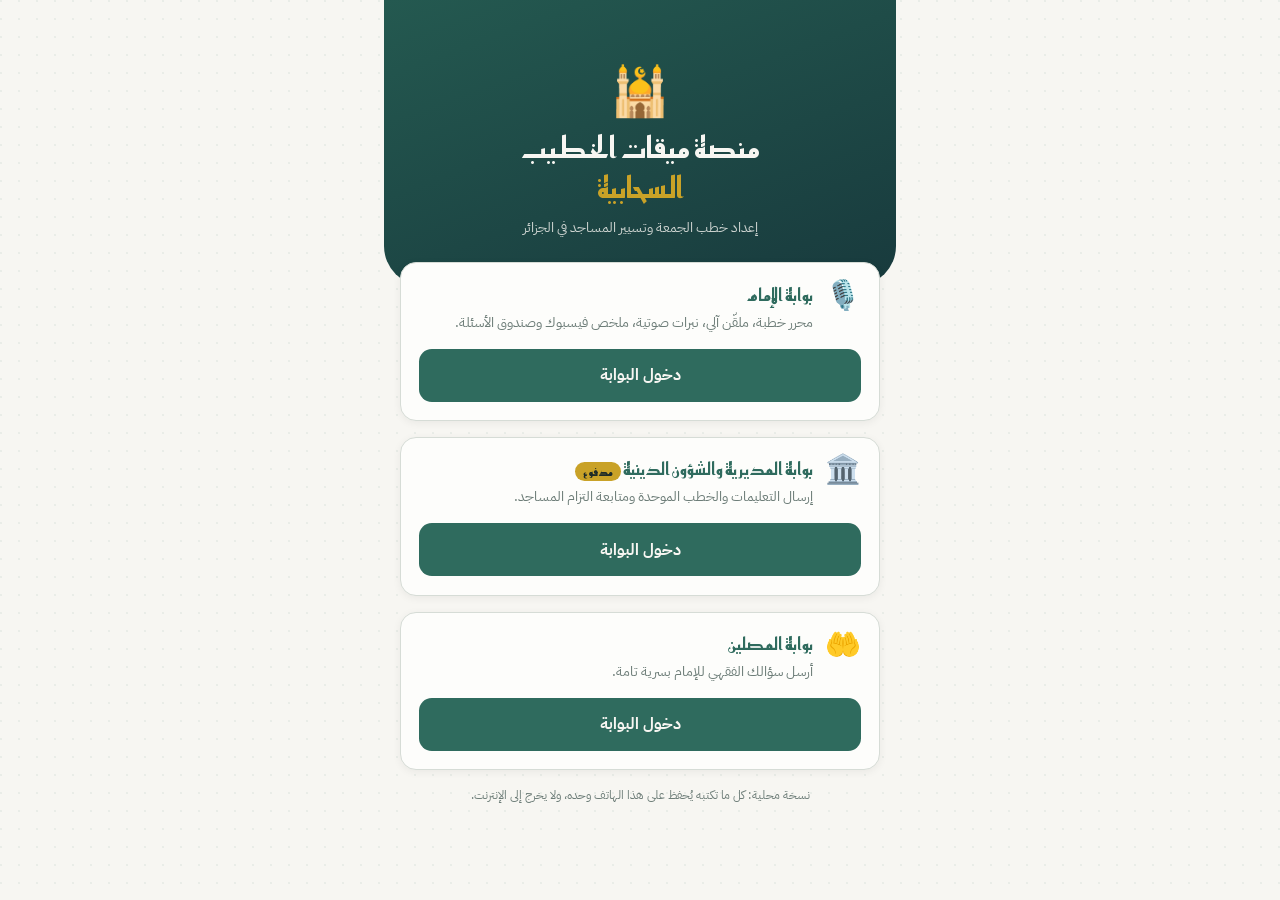
==== mikat-platform.html @ 1538b771 "Add files via upload" ====
<!doctype html>
<html lang="ar" dir="rtl">
<head>
<meta charset="utf-8">
<meta name="viewport" content="width=device-width, initial-scale=1, viewport-fit=cover">
<title>منصة ميقات الخطيب السحابية</title>
<meta name="description" content="منصة جزائرية لإعداد خطب الجمعة وتسيير المساجد: بوابة الإمام والمديرية والمصلين.">
<link rel="preconnect" href="https://fonts.googleapis.com">
<link rel="preconnect" href="https://fonts.gstatic.com" crossorigin>
<link href="https://fonts.googleapis.com/css2?family=IBM+Plex+Sans+Arabic:wght@400;500;600;700&family=Reem+Kufi:wght@500;700&display=swap" rel="stylesheet">
<style>
:root{
  --radius:0.9rem;
  --background:#f7f6f2; --foreground:#1e2b28; --card:#fdfdfb; --card-foreground:#1e2b28;
  --primary:#2f6b5e; --primary-foreground:#f7f6f2; --secondary:#e6ece8; --secondary-foreground:#2b4741;
  --muted:#e9eae5; --muted-foreground:#6d7d78; --accent:#c9a227; --accent-foreground:#1e2b28;
  --destructive:#b3352b; --border:#d6dcd6; --input:#d6dcd6; --ring:#2f6b5e;
  --gold:#c9a227; --strong:#c0392b; --soft:#2f6bd8;
  --prompter:#131c1a; --prompter-foreground:#f2efe6;
  --gradient-hero:linear-gradient(160deg,#245950,#183a3d);
}
*{box-sizing:border-box;-webkit-tap-highlight-color:transparent}
html,body{margin:0;padding:0}
body{background:var(--background);color:var(--foreground);font-family:"IBM Plex Sans Arabic",system-ui,sans-serif;
  background-image:radial-gradient(circle at 1px 1px,rgba(47,107,94,.07) 1px,transparent 0);background-size:18px 18px}
h1,h2,h3{font-family:"Reem Kufi","IBM Plex Sans Arabic",serif;margin:0}
a{color:inherit;text-decoration:none}
.wrap{max-width:32rem;margin:0 auto;min-height:100vh;padding-bottom:2rem}
.hero{background:var(--gradient-hero);border-bottom-left-radius:2.5rem;border-bottom-right-radius:2.5rem;padding:3.5rem 1.5rem 3rem;text-align:center;color:var(--primary-foreground)}
.hero h1{font-size:1.85rem;line-height:1.35}
.hero p{margin:.6rem 0 0;font-size:.85rem;opacity:.8}
.gold{color:var(--gold)}
.dim{color:var(--muted-foreground)}
.portals{margin-top:-1.5rem;padding:0 1rem;display:flex;flex-direction:column;gap:1rem}
.card{background:var(--card);border:1px solid var(--border);border-radius:1rem;padding:1.15rem;box-shadow:0 2px 8px rgba(0,0,0,.06);margin:0 1rem 1rem}
.portals .card{margin:0}
.row{display:flex;gap:.75rem;align-items:flex-start}
.icon{font-size:1.8rem;line-height:1}
.card h2{font-size:1.1rem;color:var(--primary)}
.paid{display:inline-block;background:var(--gold);color:var(--accent-foreground);font-size:.7rem;font-weight:700;padding:.1rem .5rem;border-radius:99px;vertical-align:middle}
.ct{font-size:1.02rem;color:var(--primary);margin-bottom:.7rem}
.btn{display:block;width:100%;border:0;border-radius:.8rem;padding:.8rem;font:inherit;font-weight:700;text-align:center;cursor:pointer}
.btn.big{padding:.9rem;font-size:1rem}
.btn.primary{background:var(--primary);color:var(--primary-foreground)}
.btn.gold{background:var(--gold);color:var(--accent-foreground)}
.btn:active{transform:scale(.98)}
.field{width:100%;border:1px solid var(--border);background:#fff;border-radius:.8rem;padding:.75rem;font:inherit}
.field.bold{font-weight:700}
.mini{flex:1;background:var(--muted);border:0;border-radius:.8rem;padding:.5rem;font:inherit;font-size:.85rem;font-weight:700;cursor:pointer}
.row2{display:flex;gap:.5rem;margin:.6rem 0}
.row3{display:flex;gap:.5rem;margin-bottom:.6rem}
.outline-strong{flex:1;background:#fff;border:2px solid var(--strong);color:var(--strong);border-radius:.8rem;padding:.5rem;font:inherit;font-size:.85rem;font-weight:700;cursor:pointer}
.outline-soft{flex:1;background:#fff;border:2px solid var(--soft);color:var(--soft);border-radius:.8rem;padding:.5rem;font:inherit;font-size:.85rem;font-weight:700;cursor:pointer}
.outline-primary{width:100%;background:#fff;border:2px solid var(--primary);color:var(--primary);border-radius:.8rem;padding:.55rem;font:inherit;font-weight:700;cursor:pointer}
.editor{min-height:14rem;border:1px solid var(--border);background:#fff;border-radius:.8rem;padding:.75rem;font-size:1.1rem;line-height:2;outline:none}
.editor:focus{box-shadow:0 0 0 2px var(--ring)}
.between{display:flex;justify-content:space-between;align-items:center;gap:.5rem;margin-top:.5rem;font-size:.85rem;color:var(--muted-foreground)}
.num{width:3.2rem;border:1px solid var(--border);border-radius:.5rem;padding:.15rem;text-align:center;font:inherit;background:#fff}
.link{width:100%;background:none;border:0;color:var(--muted-foreground);font:inherit;font-size:.85rem;padding:.5rem 0;cursor:pointer}
.tone-strong{color:var(--strong);font-weight:800}
.tone-soft{color:var(--soft);font-style:italic;font-weight:600}
.bar{display:flex;align-items:center;justify-content:space-between;gap:.5rem;padding:.8rem 1rem;position:sticky;top:0;background:var(--background);z-index:5;border-bottom:1px solid var(--border)}
.bar b{color:var(--primary)}
.bar a{font-size:.85rem;background:var(--muted);border-radius:99px;padding:.35rem .8rem}
.scrollbox{max-height:16rem;overflow-y:auto;display:flex;flex-direction:column;gap:.5rem}
.dbox{border:1px solid var(--gold);background:var(--secondary);border-radius:.8rem;padding:.7rem;font-size:.85rem}
.qbox{border:1px solid var(--border);border-radius:.8rem;padding:.7rem}
.qbox.done{opacity:.5}
.qbox .meta{font-size:.72rem;color:var(--muted-foreground)}
.qbox p{margin:.35rem 0}
.qbox button{background:none;border:0;color:var(--primary);font:inherit;font-size:.85rem;font-weight:700;cursor:pointer;padding:0}
.tabs{display:flex;gap:.5rem;overflow-x:auto;padding-bottom:.4rem;margin:0 -0.25rem .8rem}
.tab{flex:0 0 auto;border:0;border-radius:99px;padding:.4rem .8rem;font:inherit;font-size:.85rem;background:var(--muted);cursor:pointer}
.tab.on{background:var(--primary);color:var(--primary-foreground)}
.stat{display:grid;grid-template-columns:repeat(3,1fr);gap:.5rem;text-align:center;margin:0 1rem 1rem}
.stat div{background:var(--card);border:1px solid var(--border);border-radius:1rem;padding:.7rem}
.stat b{display:block;font-size:1.4rem;color:var(--primary)}
.stat span{font-size:.72rem;color:var(--muted-foreground)}
.paidbar{display:flex;justify-content:space-between;align-items:center;margin:0 1rem 1rem;background:var(--gold);color:var(--accent-foreground);border-radius:1rem;padding:.7rem;font-size:.85rem;font-weight:700}
.bar-track{height:.7rem;background:var(--muted);border-radius:99px;overflow:hidden}
.bar-fill{height:100%;border-radius:99px}
.blabel{display:flex;justify-content:space-between;font-size:.72rem;margin-bottom:.15rem}
/* prompter */
.prompter{position:fixed;inset:0;z-index:50;background:var(--prompter);color:var(--prompter-foreground);display:flex;flex-direction:column}
.prompter .tone-strong{color:#e8776a}
.prompter .tone-soft{color:#7fa8f0}
.pbar{display:flex;align-items:center;justify-content:space-between;gap:.5rem;padding:.7rem}
.pbtn{background:rgba(242,239,230,.15);color:inherit;border:0;border-radius:.6rem;padding:.5rem .8rem;font:inherit;font-size:.85rem;cursor:pointer}
.pbtn.gold{background:var(--gold);color:var(--accent-foreground);font-weight:700}
.pc{text-align:center}
.pc b{font-family:monospace;font-size:1.4rem;color:var(--gold)}
.pc b.warn{color:#e8776a}
.pc small{display:block;font-size:.7rem;opacity:.8}
.psliders{display:grid;grid-template-columns:auto 1fr;align-items:center;gap:.3rem .6rem;padding:0 1rem;font-size:.85rem}
.psliders input[type=range]{width:100%}
.pfit{margin:.5rem 1rem 0;width:calc(100% - 2rem)}
.pscroll{flex:1;overflow-y:auto;padding:40vh 1.5rem;line-height:2.2;font-size:2rem}
.note{margin:1rem;font-size:.75rem;color:var(--muted-foreground);text-align:center}
ol.steps{margin:0;padding-right:1.2rem;font-size:.85rem;display:flex;flex-direction:column;gap:.5rem}
</style>
</head>
<body>
<div id="app"></div>
<script>
const HUB="miqat_hub_v1", TK="miqat_tools_v1", EVT="miqat-hub-change";
const enc=o=>btoa(unescape(encodeURIComponent(JSON.stringify(o))));
const dec=s=>JSON.parse(decodeURIComponent(escape(atob(s))));
function seed(){const now=new Date().toISOString();return{
  questions:[{id:"s1",text:"هل تجوز صلاة تحية المسجد أثناء الخطبة؟",topic:"أحكام الصلاة",date:now,answered:false}],
  directives:[{id:"s1",title:"خطبة موحدة: فضل صلة الرحم",body:"يرجى من السادة الأئمة تخصيص خطبة هذه الجمعة لموضوع صلة الرحم مع عدم تجاوز 20 دقيقة.",date:now}],
  speech:null};}
function load(){try{const raw=localStorage.getItem(HUB);if(raw)return dec(raw)}catch(e){}const h=seed();try{localStorage.setItem(HUB,enc(h))}catch(e){}return h}
function write(p){const h={...load(),...p};try{localStorage.setItem(HUB,enc(h))}catch(e){}window.dispatchEvent(new Event(EVT))}
const getQuestions=()=>load().questions;
const saveQuestions=q=>write({questions:q});
const addQuestion=(t,tp)=>write({questions:[...load().questions,{id:Date.now().toString(),text:t,topic:tp,date:new Date().toISOString(),answered:false}]});
const getDirectives=()=>load().directives;
const addDirective=(t,b)=>write({directives:[{id:Date.now().toString(),title:t,body:b,date:new Date().toISOString()},...load().directives]});
const getSpeech=()=>load().speech;
const saveSpeech=s=>write({speech:s});
const defTools={library:[],duas:[],notes:"",points:"",checked:[],topic:"",minutes:15};
function getTools(){try{const r=localStorage.getItem(TK);if(r)return{...defTools,...dec(r)}}catch(e){}return{...defTools}}
function saveTools(p){try{localStorage.setItem(TK,enc({...getTools(),...p}))}catch(e){}}
function exportAll(){return JSON.stringify({hub:load(),tools:getTools()},null,2)}
function importAll(json){const d=JSON.parse(json);if(d.hub){localStorage.setItem(HUB,enc(d.hub));window.dispatchEvent(new Event(EVT))}if(d.tools)localStorage.setItem(TK,enc(d.tools))}
function subscribe(cb){const onS=e=>{if(e.key===HUB)cb()};window.addEventListener(EVT,cb);window.addEventListener("storage",onS);return()=>{window.removeEventListener(EVT,cb);window.removeEventListener("storage",onS)}}
const fmtTime=iso=>{try{return new Date(iso).toLocaleString("ar-DZ",{weekday:"long",hour:"2-digit",minute:"2-digit",day:"numeric",month:"short"})}catch(e){return iso}};
function summarize(text){const s=text.replace(/\s+/g," ").split(/(?<=[.!؟?،:])\s+/).map(x=>x.trim()).filter(x=>x.length>15);const p=s.slice(0,3).join(" ");return `🕌 ملخص خطبة الجمعة\n\n${p||text.slice(0,280)}\n\n📿 نسأل الله أن ينفعنا بما سمعنا.\n#خطبة_الجمعة #المسجد #الجزائر`}
const esc=s=>String(s).replace(/[&<>"]/g,c=>({"&":"&amp;","<":"&lt;",">":"&gt;",'"':"&quot;"}[c]));

const PORTALS=[
 {to:"/imam",icon:"🎙️",title:"بوابة الإمام",desc:"محرر خطبة، ملقّن آلي، نبرات صوتية، ملخص فيسبوك وصندوق الأسئلة."},
 {to:"/directorate",icon:"🏛️",title:"بوابة المديرية والشؤون الدينية",desc:"إرسال التعليمات والخطب الموحدة ومتابعة التزام المساجد.",paid:true},
 {to:"/worshippers",icon:"🤲",title:"بوابة المصلين",desc:"أرسل سؤالك الفقهي للإمام بسرية تامة."}
];
const TEMPLATES=[
 {cat:"العبادات",title:"المحافظة على الصلاة",axes:"مكانة الصلاة، أثرها في السلوك، وأسباب المحافظة عليها في وقتها.",refs:"البقرة: 238؛ العنكبوت: 45"},
 {cat:"الأسرة وصلة الرحم",title:"بر الوالدين",axes:"حق الوالدين، لين القول، والإحسان إليهما في حياتهما وبعد وفاتهما.",refs:"الإسراء: 23-24"},
 {cat:"الأخلاق",title:"حفظ اللسان",axes:"اجتناب الغيبة، وزن الكلمة، والكلام الطيب.",refs:"ق: 18؛ الحجرات: 12"},
 {cat:"الأخلاق",title:"الأمانة في حياة المسلم",axes:"الأمانة في العبادة والعمل والمال، وأثرها في الثقة بين الناس.",refs:"الأحزاب: 72؛ النساء: 58"},
 {cat:"الأسرة وصلة الرحم",title:"صلة الرحم",axes:"صور الصلة العملية، وإصلاح القطيعة بحكمة.",refs:"محمد: 22؛ النساء: 1"},
 {cat:"المواسم والمناسبات",title:"الاستعداد لرمضان",axes:"التوبة، تنظيم الوقت، والتهيؤ للعبادة.",refs:"البقرة: 183-185"}
];
const EID=[
 {title:"خطبة عيد الفطر",axes:"شكر الله على إتمام الصيام، زكاة الفطر، صلة الأرحام والتسامح، الثبات على الطاعة بعد رمضان."},
 {title:"خطبة عيد الأضحى",axes:"قصة إبراهيم عليه السلام والتضحية، أحكام الأضحية، التكافل مع الفقراء، أيام التشريق."}
];
const STEPS=[
 "اكتب خطبتك أو الصقها في المحرر، أو اختر نموذجًا من «المكتبة»، وحدّد المدة بالدقائق.",
 "أضف بأزرار «وقفة» و«دعاء» و«آية» علامات في مواضعها، ولوّن الكلمات بالنبرة القوية أو العاطفية.",
 "في «نقاط المديرية» اكتب النقاط المطلوبة، وضع علامة عند كل نقطة غطيتها.",
 "اضغط «تشغيل الملقّن»، ثم «اضبط السرعة على الوقت»، ثم «تشغيل».",
 "راقب «متقدم» أو «متأخر» في الأعلى، ويحمرّ المؤقت في آخر دقيقتين، ولمس النص يوقف التمرير.",
 "احفظ الخطبة في «ميقاتي» بعنوانها، وخذ نسخة احتياطية من حين لآخر."
];
const TABS=["📚 المكتبة","📋 نقاط المديرية","🤲 الأدعية","🗓️ ملاحظات","🌙 الأعياد","📖 المراجع","💾 نسخة احتياطية","❓ الاستعمال"];
const MOSQUES=[{name:"مسجد الأمير عبد القادر",min:18},{name:"مسجد كتشاوة",min:21},{name:"المسجد الأعظم",min:19},{name:"مسجد الفتح",min:27},{name:"مسجد النور",min:16},{name:"مسجد الرحمة",min:24}];
const LIMIT=20;
const SAMPLE="الحمد لله رب العالمين، والصلاة والسلام على أشرف المرسلين. أيها المؤمنون، إن صلة الرحم من أعظم القربات إلى الله تعالى، وقد قرنها الله بتقواه في كتابه العزيز. فمن وصل رحمه وصله الله، ومن قطعها قطعه الله. فلنبادر يا عباد الله إلى زيارة أقاربنا والسؤال عنهم، ولنصفح عمن أساء إلينا ابتغاء وجه الله.";

const app=document.getElementById("app");
let unsub=null;
function render(){
  if(unsub){unsub();unsub=null}
  document.querySelectorAll(".prompter").forEach(n=>n.remove());
  const r=(location.hash.replace(/^#/,"")||"/").split("?")[0];
  app.innerHTML="";
  if(r==="/imam")renderImam();
  else if(r==="/directorate")renderDirectorate();
  else if(r==="/worshippers")renderWorshippers();
  else renderHome();
  window.scrollTo(0,0);
}
window.addEventListener("hashchange",render);

function renderHome(){
  app.innerHTML=`<div class="wrap">
    <div class="hero"><div style="font-size:3rem">🕌</div>
      <h1>منصة ميقات الخطيب<br><span class="gold">السحابية</span></h1>
      <p>إعداد خطب الجمعة وتسيير المساجد في الجزائر</p></div>
    <div class="portals">${PORTALS.map(p=>`
      <div class="card"><div class="row"><span class="icon">${p.icon}</span>
        <div><h2>${p.title} ${p.paid?'<span class="paid">مدفوع</span>':""}</h2>
        <p class="dim" style="margin:.25rem 0 0;font-size:.85rem">${p.desc}</p></div></div>
        <a class="btn primary big" style="margin-top:1rem" href="#${p.to}">دخول البوابة</a></div>`).join("")}</div>
    <p class="note">نسخة محلية: كل ما تكتبه يُحفظ على هذا الهاتف وحده، ولا يخرج إلى الإنترنت.</p>
  </div>`;
}

/* ---------------- IMAM ---------------- */
function renderImam(){
  const t=getTools();
  app.innerHTML=`<div class="wrap">
    <div class="bar"><a href="#/">🏠 الرئيسية</a><b>🎙️ بوابة الإمام</b></div>
    <div class="card"><h3 class="ct">📢 تعليمات المديرية المستلمة (<span id="dcount">0</span>)</h3><div id="dirs" class="scrollbox"></div></div>
    <div class="card"><h3 class="ct">✍️ محرر خطبة احترافي</h3>
      <input id="topic" class="field bold" placeholder="موضوع الجمعة" style="margin-bottom:.5rem">
      <div class="row3">
        <button class="mini" data-mark="⏸ وقفة|tone-soft">＋ وقفة</button>
        <button class="mini" data-mark="🤲 دعاء|tone-soft">＋ دعاء</button>
        <button class="mini" data-mark="﴿ آية ﴾|tone-strong">＋ آية</button></div>
      <div class="row2">
        <button id="toneS" class="outline-strong">نبرة قوية 🔴</button>
        <button id="toneB" class="outline-soft">نبرة عاطفية 🔵</button></div>
      <div id="editor" class="editor" contenteditable="true" spellcheck="false"></div>
      <div class="between"><span id="wc"></span>
        <label>المدة المستهدفة <input id="minutes" class="num" type="number" min="1" max="60" value="${t.minutes||15}"> د</label></div>
      <button id="newsp" class="link">＋ خطبة جديدة (تفريغ المحرر)</button>
      <button id="save" class="outline-primary" style="margin-top:.6rem">💾 حفظ الخطبة</button>
      <button id="run" class="btn primary big" style="margin-top:.6rem">⏱️ تشغيل الملقّن الآلي والمؤقت</button>
    </div>
    <div id="tools"></div>
    <div class="card"><h3 class="ct">🪄 تلخيص ونشر لفيسبوك</h3>
      <button id="sum" class="btn gold big">🪄 تلخيص ونشر لفيسبوك بالذكاء الاصطناعي</button>
      <div id="sumbox"></div></div>
    <div class="card"><h3 class="ct">📥 صندوق أسئلة المصلين (<span id="qnew">0</span> جديد)</h3><div id="qs"></div></div>
  </div>`;

  const editor=document.getElementById("editor");
  editor.innerHTML=getSpeech()??SAMPLE;
  document.getElementById("topic").value=t.topic||"";

  const doSave=()=>{saveSpeech(editor.innerHTML)};
  const count=()=>{const w=(editor.innerText||"").split(/\s+/).filter(Boolean).length;
    document.getElementById("wc").textContent=`${w} كلمة · ≈ ${Math.max(1,Math.round(w/110))} د إلقاء`};
  count();
  editor.addEventListener("input",count);
  editor.addEventListener("blur",doSave);

  const insertMark=(label,cls)=>{
    const sel=window.getSelection();
    const span=document.createElement("span");span.className=cls;span.textContent=` ${label} `;
    if(sel&&sel.rangeCount&&editor.contains(sel.getRangeAt(0).commonAncestorContainer)){
      const r=sel.getRangeAt(0);r.collapse(false);r.insertNode(span);
    }else editor.appendChild(span);
    doSave();count();
  };
  document.querySelectorAll("[data-mark]").forEach(b=>{
    b.addEventListener("mousedown",e=>e.preventDefault());
    b.addEventListener("click",()=>{const[l,c]=b.dataset.mark.split("|");insertMark(l,c)});
  });
  const tone=cls=>{
    const sel=window.getSelection();
    if(!sel||sel.rangeCount===0||sel.isCollapsed){alert("حدد كلمات من النص أولاً");return}
    const range=sel.getRangeAt(0);
    if(!editor.contains(range.commonAncestorContainer))return;
    const span=document.createElement("span");span.className=cls;
    span.appendChild(range.extractContents());range.insertNode(span);
    sel.removeAllRanges();doSave();count();
  };
  ["toneS","toneB"].forEach((id,i)=>{
    const b=document.getElementById(id);
    b.addEventListener("mousedown",e=>e.preventDefault());
    b.addEventListener("click",()=>tone(i===0?"tone-strong":"tone-soft"));
  });
  document.getElementById("topic").addEventListener("input",e=>saveTools({topic:e.target.value}));
  document.getElementById("minutes").addEventListener("input",e=>{
    const v=Math.max(1,+e.target.value||1);saveTools({minutes:v});
  });
  document.getElementById("newsp").addEventListener("click",()=>{
    if(confirm("تفريغ المحرر لخطبة جديدة؟")){editor.innerHTML="";document.getElementById("topic").value="";saveTools({topic:""});doSave();count()}
  });
  document.getElementById("save").addEventListener("click",()=>{
    doSave();const b=document.getElementById("save");b.textContent="💾 حفظ الخطبة · ✅ "+fmtTime(new Date().toISOString());
  });
  document.getElementById("run").addEventListener("click",()=>{doSave();openPrompter(editor.innerHTML,+document.getElementById("minutes").value||15)});
  document.getElementById("sum").addEventListener("click",()=>{
    const box=document.getElementById("sumbox");
    const txt=summarize(editor.innerText||"");
    box.innerHTML=`<textarea id="sumtxt" class="field" rows="7" style="margin-top:.7rem">${esc(txt)}</textarea>
      <button id="copy" class="btn primary" style="margin-top:.5rem">📋 نسخ بنقرة واحدة</button>`;
    document.getElementById("copy").addEventListener("click",ev=>{
      const ta=document.getElementById("sumtxt");
      navigator.clipboard.writeText(ta.value).then(()=>{ev.target.textContent="✅ تم النسخ"}).catch(()=>{ta.select();document.execCommand("copy");ev.target.textContent="✅ تم النسخ"});
    });
  });

  const useContent=(title,body)=>{
    if(title){editor.innerHTML=body;document.getElementById("topic").value=title;saveTools({topic:title})}
    else editor.innerHTML+=body;
    doSave();count();window.scrollTo({top:0,behavior:"smooth"});
  };
  const saveCurrent=()=>({title:document.getElementById("topic").value||"خطبة بدون عنوان",html:editor.innerHTML,minutes:+document.getElementById("minutes").value||15});
  renderTools(useContent,saveCurrent);

  const sync=()=>{
    const dirs=getDirectives(), qs=getQuestions();
    document.getElementById("dcount").textContent=dirs.length;
    document.getElementById("dirs").innerHTML=dirs.map(d=>`<div class="dbox"><b>${esc(d.title)}</b><p style="margin:.3rem 0">${esc(d.body)}</p><div class="meta" style="font-size:.72rem;color:var(--muted-foreground)">🕒 ${fmtTime(d.date)}</div></div>`).join("")||`<p class="dim" style="font-size:.85rem">لا توجد تعليمات بعد.</p>`;
    document.getElementById("qnew").textContent=qs.filter(q=>!q.answered).length;
    document.getElementById("qs").innerHTML=qs.length? [...qs].reverse().map(q=>`
      <div class="qbox ${q.answered?"done":""}" style="margin-bottom:.5rem">
        <div class="meta">${esc(q.topic)} · مجهول الهوية · 🕒 ${fmtTime(q.date)}</div>
        <p>${esc(q.text)}</p>
        <button data-q="${q.id}">${q.answered?"↩️ إعادة فتح":"✔️ تمت الإجابة في الدرس"}</button>
      </div>`).join("") : `<p class="dim" style="font-size:.85rem">لا توجد أسئلة بعد.</p>`;
    document.querySelectorAll("[data-q]").forEach(b=>b.addEventListener("click",()=>{
      const n=getQuestions().map(q=>q.id===b.dataset.q?{...q,answered:!q.answered}:q);
      saveQuestions(n);sync();
    }));
  };
  sync();
  unsub=subscribe(sync);
}

function renderTools(onUse,onSaveCurrent){
  const host=document.getElementById("tools");
  let tab=TABS[0],q="",cat="كل الموضوعات",msg="";
  const paint=()=>{
    const t=getTools();
    const points=t.points.split("\n").filter(l=>l.trim());
    const tpl=TEMPLATES.filter(x=>(cat==="كل الموضوعات"||x.cat===cat)&&(x.title+x.axes).includes(q));
    const mine=t.library.filter(x=>x.title.includes(q)||x.html.includes(q));
    let body="";
    if(tab==="📚 المكتبة"){
      body=`<button id="st" class="btn primary" style="width:100%">💾 حفظ الخطبة الحالية في المكتبة</button>
        ${msg?`<p style="text-align:center;font-size:.85rem;font-weight:700;color:var(--primary)">${msg}</p>`:""}
        <input id="sq" class="field" placeholder="🔍 ابحث في النماذج والخطب المحفوظة" style="margin-top:.6rem">
        <h3 class="ct" style="margin-top:.8rem;font-size:.9rem">ميقاتي: خطبي المحفوظة (${t.library.length})</h3>
        ${mine.length?mine.map(s=>`<div class="row" style="border:1px solid var(--border);border-radius:.8rem;padding:.7rem;margin-bottom:.5rem">
          <div style="flex:1"><b style="font-size:.85rem">${esc(s.title)}</b>
          <div class="meta" style="font-size:.72rem;color:var(--muted-foreground)">${s.minutes} د · ${fmtTime(s.date)}</div></div>
          <button data-open="${s.id}" style="background:none;border:0;color:var(--primary);font:inherit;font-size:.85rem;font-weight:700;cursor:pointer">فتح</button>
          <button data-del="${s.id}" style="background:none;border:0;color:var(--destructive);font:inherit;cursor:pointer">حذف</button></div>`).join("")
          :`<p class="dim" style="font-size:.85rem">لا توجد خطب محفوظة بعد.</p>`}
        <h3 class="ct" style="margin-top:.8rem;font-size:.9rem">نماذج خطب جاهزة للتطوير</h3>
        <select id="scat" class="field">${["كل الموضوعات","العبادات","الأخلاق","الأسرة وصلة الرحم","المواسم والمناسبات"].map(c=>`<option ${c===cat?"selected":""}>${c}</option>`).join("")}</select>
        ${tpl.map(x=>`<div style="border:1px solid var(--border);border-radius:.8rem;padding:.7rem;margin-top:.5rem;font-size:.85rem">
          <b>${x.title}</b><p class="dim" style="margin:.3rem 0">محاور: ${x.axes}</p>
          <p style="font-size:.72rem;margin:0">مراجع للاستدلال: ${x.refs}</p>
          <button data-tpl="${x.title}" style="background:none;border:0;color:var(--primary);font:inherit;font-weight:700;cursor:pointer;padding:0;margin-top:.4rem">استخدام النموذج في المحرر ←</button></div>`).join("")}`;
    } else if(tab==="📋 نقاط المديرية"){
      body=`<textarea id="sp" class="field" rows="4" placeholder="اكتب كل نقطة في سطر">${esc(t.points)}</textarea>
        ${points.map((p,i)=>`<label class="row" style="border:1px solid var(--border);border-radius:.8rem;padding:.5rem;margin-top:.5rem;font-size:.85rem">
          <input type="checkbox" data-pt="${i}" ${t.checked.includes(i)?"checked":""} style="width:1.2rem;height:1.2rem">
          <span class="${t.checked.includes(i)?"dim":""}" style="${t.checked.includes(i)?"text-decoration:line-through":""}">${esc(p)}</span></label>`).join("")}
        ${points.length?`<p class="dim" style="font-size:.72rem">غطيت ${t.checked.length} من ${points.length}</p>`:""}`;
    } else if(tab==="🤲 الأدعية"){
      body=`<p class="dim" style="font-size:.72rem">مساحة شخصية لأدعيتك، أضف المرجع إن وجد.</p>
        <textarea id="sd" class="field" rows="3" placeholder="دعاء أو ذكر مع مرجعه"></textarea>
        <button id="addd" class="btn primary" style="width:100%;margin-top:.5rem">حفظ في قائمتي</button>
        ${t.duas.map(d=>`<div class="row" style="border:1px solid var(--border);border-radius:.8rem;padding:.7rem;margin-top:.5rem;font-size:.85rem">
          <p style="flex:1;margin:0">${esc(d.text)}</p>
          <button data-ud="${d.id}" style="background:none;border:0;color:var(--primary);font:inherit;font-weight:700;cursor:pointer">＋ للخطبة</button>
          <button data-dd="${d.id}" style="background:none;border:0;color:var(--destructive);font:inherit;cursor:pointer">✕</button></div>`).join("")}`;
    } else if(tab==="🗓️ ملاحظات"){
      body=`<textarea id="sn" class="field" rows="8" placeholder="أفكار وموضوعات قادمة… تحفظ تلقائيًا">${esc(t.notes)}</textarea>`;
    } else if(tab==="🌙 الأعياد"){
      body=`<p class="dim" style="font-size:.72rem">محاور مقترحة للتطوير، وليست نصوصًا جاهزة. راجع الآيات والأحاديث من مصادرها.</p>
        ${EID.map(x=>`<div style="border:1px solid var(--border);border-radius:.8rem;padding:.7rem;margin-top:.5rem;font-size:.85rem">
          <b>${x.title}</b><p class="dim" style="margin:.3rem 0">${x.axes}</p>
          <button data-eid="${x.title}" style="background:none;border:0;color:var(--primary);font:inherit;font-weight:700;cursor:pointer;padding:0">استخدام في المحرر ←</button></div>`).join("")}`;
    } else if(tab==="📖 المراجع"){
      body=`<p style="font-size:.85rem">المكتبة الشاملة: مكتبة رقمية عربية للتحقق من نص أو نسبة قول إلى كتابه قبل ذكره على المنبر.</p>
        <a class="btn primary" style="width:100%" href="https://shamela.ws" target="_blank" rel="noreferrer">فتح المكتبة الشاملة ↗</a>
        <p class="dim" style="font-size:.72rem">تحقق من درجة الحديث من أهل العلم، وراجع طالب علم عند أي شك.</p>
        <button id="shr" class="outline-primary">📤 شارك التطبيق مع إمام</button>
        ${msg?`<p style="text-align:center;font-weight:700;color:var(--primary)">${msg}</p>`:""}`;
    } else if(tab==="💾 نسخة احتياطية"){
      body=`<p class="dim" style="font-size:.85rem">تحفظ خطبك وملاحظاتك وأدعيتك ونقاطك والأسئلة والتعليمات. احتفظ بها في مكان آمن ولا ترسلها لأحد.</p>
        <button id="dl" class="btn primary" style="width:100%;margin-top:.5rem">💾 تنزيل نسخة احتياطية شاملة</button>
        <label class="outline-primary" style="display:block;margin-top:.5rem;cursor:pointer">♻️ استرجاع نسخة
          <input id="up" type="file" accept="application/json" style="display:none"></label>
        ${msg?`<p style="text-align:center;font-weight:700;color:var(--primary)">${msg}</p>`:""}`;
    } else {
      body=`<ol class="steps">${STEPS.map(s=>`<li>${s}</li>`).join("")}</ol>`;
    }
    host.innerHTML=`<div class="card"><h3 class="ct">🧰 أدوات الخطيب</h3>
      <div class="tabs">${TABS.map(x=>`<button class="tab ${x===tab?"on":""}" data-tb="${x}">${x}</button>`).join("")}</div>${body}</div>`;

    host.querySelectorAll("[data-tb]").forEach(b=>b.addEventListener("click",()=>{tab=b.dataset.tb;msg="";paint()}));
    const up=p=>{saveTools(p);paint()};
    const qEl=host.querySelector("#sq"); if(qEl){qEl.value=q;qEl.addEventListener("input",e=>{q=e.target.value;paint()})}
    const cEl=host.querySelector("#scat"); if(cEl)cEl.addEventListener("change",e=>{cat=e.target.value;paint()});
    host.querySelectorAll("[data-open]").forEach(b=>b.addEventListener("click",()=>{const s=getTools().library.find(x=>x.id===b.dataset.open);if(s)onUse(s.title,s.html)}));
    host.querySelectorAll("[data-del]").forEach(b=>b.addEventListener("click",()=>up({library:getTools().library.filter(x=>x.id!==b.dataset.del)})));
    host.querySelectorAll("[data-tpl]").forEach(b=>b.addEventListener("click",()=>{const x=TEMPLATES.find(y=>y.title===b.dataset.tpl);onUse(x.title,`<b>${x.title}</b><br>محاور الخطبة: ${x.axes}<br>المراجع: ${x.refs}<br><br>`)}));
    host.querySelectorAll("[data-eid]").forEach(b=>b.addEventListener("click",()=>{const x=EID.find(y=>y.title===b.dataset.eid);onUse(x.title,`<b>${x.title}</b><br>المحاور: ${x.axes}<br><br>`)}));
    host.querySelectorAll("[data-ud]").forEach(b=>b.addEventListener("click",()=>{const d=getTools().duas.find(x=>x.id===b.dataset.ud);if(d)onUse("",`<br><span class="tone-soft">${d.text}</span>`)}));
    host.querySelectorAll("[data-dd]").forEach(b=>b.addEventListener("click",()=>up({duas:getTools().duas.filter(x=>x.id!==b.dataset.dd)})));
    host.querySelectorAll("[data-pt]").forEach(b=>b.addEventListener("change",()=>{const i=+b.dataset.pt;const c=getTools().checked;up({checked:c.includes(i)?c.filter(x=>x!==i):[...c,i]})}));
    const sp=host.querySelector("#sp"); if(sp)sp.addEventListener("input",e=>{saveTools({points:e.target.value,checked:[]});});
    const sn=host.querySelector("#sn"); if(sn)sn.addEventListener("input",e=>{saveTools({notes:e.target.value})});
    const st=host.querySelector("#st"); if(st)st.addEventListener("click",()=>{const c=onSaveCurrent();saveTools({library:[{id:Date.now().toString(),...c,date:new Date().toISOString()},...getTools().library]});msg="✅ حُفظت الخطبة في ميقاتي";paint()});
    const addd=host.querySelector("#addd"); if(addd)addd.addEventListener("click",()=>{const v=host.querySelector("#sd").value.trim();if(v){saveTools({duas:[{id:Date.now().toString(),text:v},...getTools().duas]});paint()}});
    const dl=host.querySelector("#dl"); if(dl)dl.addEventListener("click",()=>{
      const a=document.createElement("a");a.href=URL.createObjectURL(new Blob([exportAll()],{type:"application/json"}));
      a.download=`miqat-backup-${new Date().toISOString().slice(0,10)}.json`;a.click()});
    const upf=host.querySelector("#up"); if(upf)upf.addEventListener("change",async e=>{
      const f=e.target.files[0];if(!f)return;
      try{importAll(await f.text());msg="✅ تم الاسترجاع"}catch(err){msg="❌ الملف غير صالح"}paint()});
    const shr=host.querySelector("#shr"); if(shr)shr.addEventListener("click",async()=>{
      const url=location.href;
      if(navigator.share){try{await navigator.share({title:"منصة ميقات الخطيب",url})}catch(e){}}
      else{try{await navigator.clipboard.writeText(url);msg="✅ نُسخ الرابط"}catch(e){msg="انسخ العنوان من شريط المتصفح"}}paint()});
  };
  paint();
}

/* ---------------- PROMPTER ---------------- */
function openPrompter(html,minutes){
  const total=Math.max(60,minutes*60);
  let secs=0,playing=false,speed=2,font=32,acc=0;
  const ov=document.createElement("div");ov.className="prompter";
  ov.innerHTML=`<div class="pbar">
      <button id="pclose" class="pbtn">إغلاق ✕</button>
      <div class="pc"><b id="ptime">00:00</b><small id="ppace"></small></div>
      <button id="ptoggle" class="pbtn gold">تشغيل ▶</button></div>
    <div class="psliders"><span>السرعة</span><input id="pspeed" type="range" min="0.2" max="8" step="0.1" value="${speed}">
      <span>الخط</span><input id="pfont" type="range" min="20" max="56" value="${font}"></div>
    <button id="pfit" class="pbtn pfit">⏱️ اضبط السرعة على وقت الخطبة (${minutes} د)</button>
    <div id="pscroll" class="pscroll">${html||"<p>لا يوجد نص</p>"}</div>`;
  document.body.appendChild(ov);
  const sc=ov.querySelector("#pscroll"), tm=ov.querySelector("#ptime"), pc=ov.querySelector("#ppace");
  const mm=()=>`${String(Math.floor(secs/60)).padStart(2,"0")}:${String(secs%60).padStart(2,"0")}`;
  const upd=()=>{
    tm.textContent=mm();
    tm.className=total-secs<=120?"warn":"";
    const prog=sc.scrollHeight>sc.clientHeight?sc.scrollTop/(sc.scrollHeight-sc.clientHeight):0;
    const left=Math.max(0,total-secs);
    pc.textContent=(secs<5?"":prog-secs/total>0.03?"متقدم ⏩":secs/total-prog>0.03?"متأخر ⏪":"في الوقت ✓")+" · المتبقي "+Math.max(0,Math.ceil(left/60))+" د";
  };
  const t1=setInterval(()=>{if(!playing)return;secs++;upd()},1000);
  const t2=setInterval(()=>{if(!playing)return;acc+=speed;const n=Math.floor(acc);if(n){sc.scrollBy(0,n);acc-=n}upd()},50);
  ov.querySelector("#ptoggle").addEventListener("click",e=>{playing=!playing;e.target.textContent=playing?"إيقاف ⏸":"تشغيل ▶"});
  ov.querySelector("#pclose").addEventListener("click",()=>{clearInterval(t1);clearInterval(t2);ov.remove()});
  ov.querySelector("#pspeed").addEventListener("input",e=>speed=+e.target.value);
  ov.querySelector("#pfont").addEventListener("input",e=>{font=+e.target.value;sc.style.fontSize=font+"px"});
  ov.querySelector("#pfit").addEventListener("click",()=>{
    const left=sc.scrollHeight-sc.clientHeight-sc.scrollTop;
    speed=Math.max(0.2,left/(Math.max(total-secs,30)*20));
    ov.querySelector("#pspeed").value=speed;
  });
  sc.addEventListener("click",()=>{playing=false;ov.querySelector("#ptoggle").textContent="تشغيل ▶"});
  upd();
}

/* ---------------- DIRECTORATE ---------------- */
function renderDirectorate(){
  let ok2=false;
  const paint=()=>{
    const list=getDirectives();
    const ok=MOSQUES.filter(m=>m.min<=LIMIT).length;
    const pct=Math.round(ok/MOSQUES.length*100);
    app.innerHTML=`<div class="wrap">
      <div class="bar"><a href="#/">🏠 الرئيسية</a><b>🏛️ بوابة المديرية</b></div>
      <div class="paidbar"><span>⭐ اشتراك مدفوع مُفعّل</span><span>ولاية الجزائر</span></div>
      <div class="stat">
        <div><b>${MOSQUES.length}</b><span>مسجد</span></div>
        <div><b>${pct}%</b><span>التزام</span></div>
        <div><b>${list.length}</b><span>تعليمة</span></div></div>
      <div class="card"><h3 class="ct">📊 مدة الخطب (الحد: ${LIMIT} دقيقة)</h3>
        ${MOSQUES.map(m=>`<div style="margin-bottom:.5rem"><div class="blabel"><span>${m.name}</span><span>${m.min} د</span></div>
          <div class="bar-track"><div class="bar-fill" style="width:${m.min/30*100}%;background:${m.min<=LIMIT?"var(--primary)":"var(--strong)"}"></div></div></div>`).join("")}</div>
      <div class="card"><h3 class="ct">📤 إرسال تعليمة / خطبة موحدة</h3>
        <input id="dt" class="field" placeholder="عنوان التعليمة" style="margin-bottom:.5rem">
        <textarea id="db" class="field" rows="4" placeholder="نص الخطبة أو التعليمة..."></textarea>
        <button id="ds" class="btn primary big" style="margin-top:.5rem">📨 إرسال التعليمة الرسمية</button>
        ${ok2?'<p style="margin-top:.5rem;text-align:center;font-size:.85rem;font-weight:700;color:var(--primary)">✅ نُشرت التعليمة وظهرت في حساب الإمام</p>':""}</div>
      <div class="card"><h3 class="ct">🗂️ التعليمات المرسلة</h3>
        ${list.length?list.map(d=>`<div style="border:1px solid var(--border);border-radius:.8rem;padding:.7rem;margin-bottom:.5rem"><b>${esc(d.title)}</b>
          <p class="dim" style="font-size:.85rem;margin:.3rem 0">${esc(d.body)}</p>
          <div class="meta" style="font-size:.72rem;color:var(--muted-foreground)">🕒 ${fmtTime(d.date)}</div></div>`).join("")
          :'<p class="dim" style="font-size:.85rem">لم تُرسل أي تعليمة بعد.</p>'}</div>
    </div>`;
    document.getElementById("ds").addEventListener("click",()=>{
      const t=document.getElementById("dt").value.trim(), b=document.getElementById("db").value.trim();
      if(!t||!b)return;
      addDirective(t,b);ok2=true;paint();
    });
  };
  paint();
  unsub=subscribe(paint);
}

/* ---------------- WORSHIPPERS ---------------- */
function renderWorshippers(){
  let sent=false;
  const paint=()=>{
    app.innerHTML=`<div class="wrap">
      <div class="bar"><a href="#/">🏠 الرئيسية</a><b>🤲 بوابة المصلين</b></div>
      <div class="card"><h3 class="ct">اسأل الإمام</h3>
        <p class="dim" style="font-size:.85rem;margin-top:0">🔒 سؤالك يصل للإمام دون اسمك أو أي معلومة عنك.</p>
        <select id="wt" class="field" style="margin-bottom:.5rem">${["خطبة اليوم","أحكام الصلاة","المعاملات","الأسرة","أخرى"].map(t=>`<option>${t}</option>`).join("")}</select>
        <textarea id="wx" class="field" rows="6" placeholder="اكتب سؤالك الفقهي هنا..." style="font-size:1.1rem"></textarea>
        <button id="ws" class="btn primary big" style="margin-top:.5rem">إرسال للإمام بسرية</button>
        ${sent?'<p style="margin-top:.7rem;background:var(--secondary);border-radius:.8rem;padding:.7rem;text-align:center;font-weight:700;color:var(--primary)">✅ وصل سؤالك للإمام، جزاك الله خيرا</p>':""}</div>
    </div>`;
    document.getElementById("ws").addEventListener("click",()=>{
      const x=document.getElementById("wx");
      if(x.value.trim().length<5)return;
      addQuestion(x.value.trim(),document.getElementById("wt").value);
      x.value="";sent=true;paint();
    });
  };
  paint();
}

render();
</script>
</body>
</html>
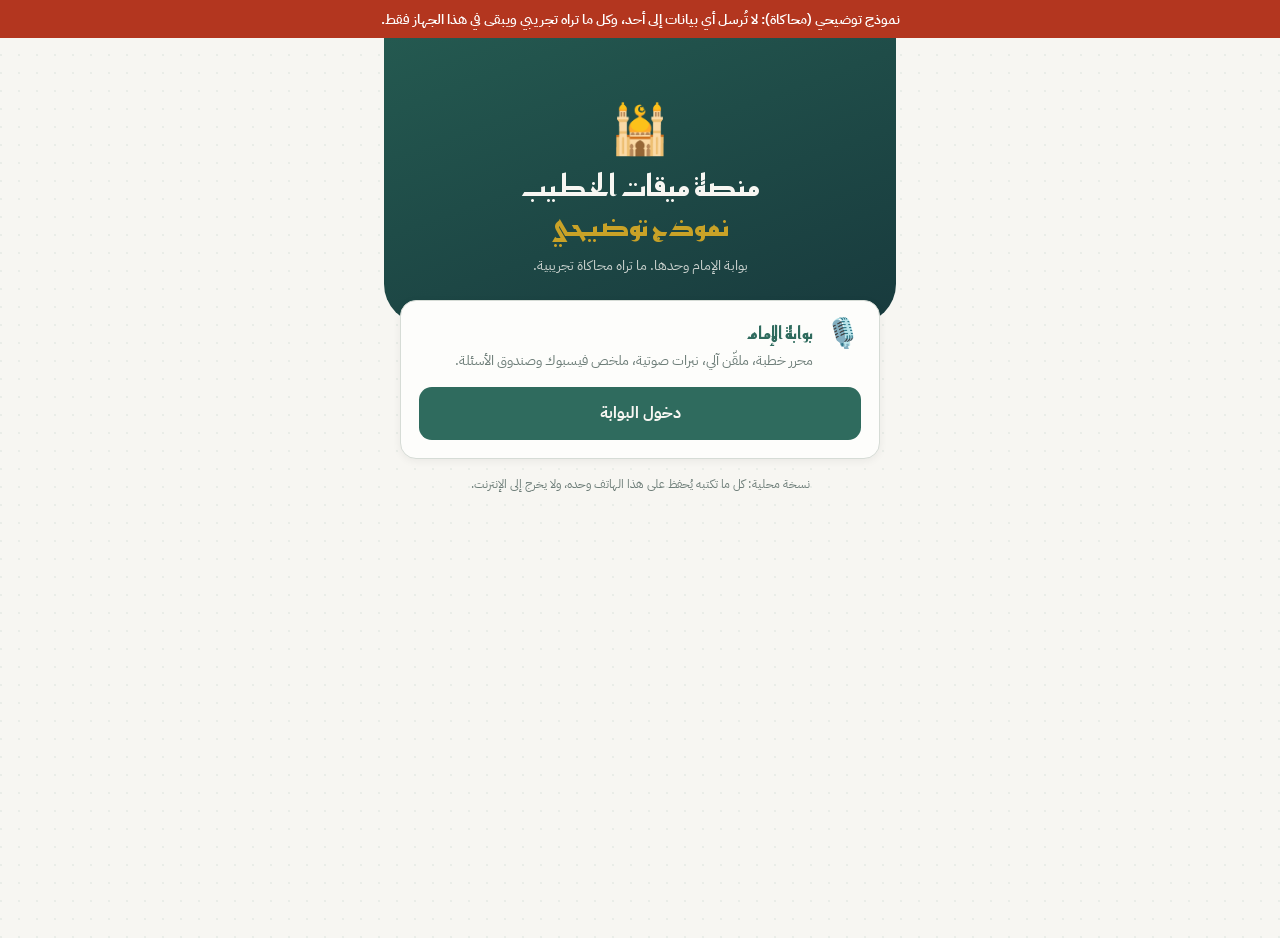
==== commit 2f588581: "Add files via upload" ====
--- a/mikat-platform.html
+++ b/mikat-platform.html
@@ -3,8 +3,8 @@
 <head>
 <meta charset="utf-8">
 <meta name="viewport" content="width=device-width, initial-scale=1, viewport-fit=cover">
-<title>منصة ميقات الخطيب السحابية</title>
-<meta name="description" content="منصة جزائرية لإعداد خطب الجمعة وتسيير المساجد: بوابة الإمام والمديرية والمصلين.">
+<title>نموذج توضيحي: منصة ميقات الخطيب (محاكاة)</title>
+<meta name="description" content="نموذج توضيحي لتصور منصة مستقبلية لخدمة الأئمة. البيانات فيه تجريبية وتبقى في جهازك.">
 <link rel="preconnect" href="https://fonts.googleapis.com">
 <link rel="preconnect" href="https://fonts.gstatic.com" crossorigin>
 <link href="https://fonts.googleapis.com/css2?family=IBM+Plex+Sans+Arabic:wght@400;500;600;700&family=Reem+Kufi:wght@500;700&display=swap" rel="stylesheet">
@@ -100,6 +100,7 @@
 </style>
 </head>
 <body>
+<div style="position:sticky;top:0;z-index:50;background:#b3361f;color:#fff;padding:calc(.5rem + env(safe-area-inset-top,0px)) 1rem .5rem;text-align:center;font-weight:600;font-size:.9rem">نموذج توضيحي (محاكاة): لا تُرسل أي بيانات إلى أحد، وكل ما تراه تجريبي ويبقى في هذا الجهاز فقط.</div>
 <div id="app"></div>
 <script>
 const HUB="miqat_hub_v1", TK="miqat_tools_v1", EVT="miqat-hub-change";
@@ -129,9 +130,7 @@
 const esc=s=>String(s).replace(/[&<>"]/g,c=>({"&":"&amp;","<":"&lt;",">":"&gt;",'"':"&quot;"}[c]));
 
 const PORTALS=[
- {to:"/imam",icon:"🎙️",title:"بوابة الإمام",desc:"محرر خطبة، ملقّن آلي، نبرات صوتية، ملخص فيسبوك وصندوق الأسئلة."},
- {to:"/directorate",icon:"🏛️",title:"بوابة المديرية والشؤون الدينية",desc:"إرسال التعليمات والخطب الموحدة ومتابعة التزام المساجد.",paid:true},
- {to:"/worshippers",icon:"🤲",title:"بوابة المصلين",desc:"أرسل سؤالك الفقهي للإمام بسرية تامة."}
+ {to:"/imam",icon:"🎙️",title:"بوابة الإمام",desc:"محرر خطبة، ملقّن آلي، نبرات صوتية، ملخص فيسبوك وصندوق الأسئلة."}
 ];
 const TEMPLATES=[
  {cat:"العبادات",title:"المحافظة على الصلاة",axes:"مكانة الصلاة، أثرها في السلوك، وأسباب المحافظة عليها في وقتها.",refs:"البقرة: 238؛ العنكبوت: 45"},
@@ -166,8 +165,6 @@
   const r=(location.hash.replace(/^#/,"")||"/").split("?")[0];
   app.innerHTML="";
   if(r==="/imam")renderImam();
-  else if(r==="/directorate")renderDirectorate();
-  else if(r==="/worshippers")renderWorshippers();
   else renderHome();
   window.scrollTo(0,0);
 }
@@ -176,8 +173,8 @@
 function renderHome(){
   app.innerHTML=`<div class="wrap">
     <div class="hero"><div style="font-size:3rem">🕌</div>
-      <h1>منصة ميقات الخطيب<br><span class="gold">السحابية</span></h1>
-      <p>إعداد خطب الجمعة وتسيير المساجد في الجزائر</p></div>
+      <h1>منصة ميقات الخطيب<br><span class="gold">نموذج توضيحي</span></h1>
+      <p>بوابة الإمام وحدها. ما تراه محاكاة تجريبية.</p></div>
     <div class="portals">${PORTALS.map(p=>`
       <div class="card"><div class="row"><span class="icon">${p.icon}</span>
         <div><h2>${p.title} ${p.paid?'<span class="paid">مدفوع</span>':""}</h2>
@@ -444,10 +441,10 @@
     const pct=Math.round(ok/MOSQUES.length*100);
     app.innerHTML=`<div class="wrap">
       <div class="bar"><a href="#/">🏠 الرئيسية</a><b>🏛️ بوابة المديرية</b></div>
-      <div class="paidbar"><span>⭐ اشتراك مدفوع مُفعّل</span><span>ولاية الجزائر</span></div>
+      <div class="paidbar"><span>⭐ بيانات تجريبية</span><span>ولاية تجريبية</span></div>
       <div class="stat">
         <div><b>${MOSQUES.length}</b><span>مسجد</span></div>
-        <div><b>${pct}%</b><span>التزام</span></div>
+        <div><b>${pct}%</b><span>نسبة تجريبية</span></div>
         <div><b>${list.length}</b><span>تعليمة</span></div></div>
       <div class="card"><h3 class="ct">📊 مدة الخطب (الحد: ${LIMIT} دقيقة)</h3>
         ${MOSQUES.map(m=>`<div style="margin-bottom:.5rem"><div class="blabel"><span>${m.name}</span><span>${m.min} د</span></div>
@@ -483,7 +480,7 @@
         <p class="dim" style="font-size:.85rem;margin-top:0">🔒 سؤالك يصل للإمام دون اسمك أو أي معلومة عنك.</p>
         <select id="wt" class="field" style="margin-bottom:.5rem">${["خطبة اليوم","أحكام الصلاة","المعاملات","الأسرة","أخرى"].map(t=>`<option>${t}</option>`).join("")}</select>
         <textarea id="wx" class="field" rows="6" placeholder="اكتب سؤالك الفقهي هنا..." style="font-size:1.1rem"></textarea>
-        <button id="ws" class="btn primary big" style="margin-top:.5rem">إرسال للإمام بسرية</button>
+        <button id="ws" class="btn primary big" style="margin-top:.5rem">إرسال (محاكاة)</button>
         ${sent?'<p style="margin-top:.7rem;background:var(--secondary);border-radius:.8rem;padding:.7rem;text-align:center;font-weight:700;color:var(--primary)">✅ وصل سؤالك للإمام، جزاك الله خيرا</p>':""}</div>
     </div>`;
     document.getElementById("ws").addEventListener("click",()=>{
